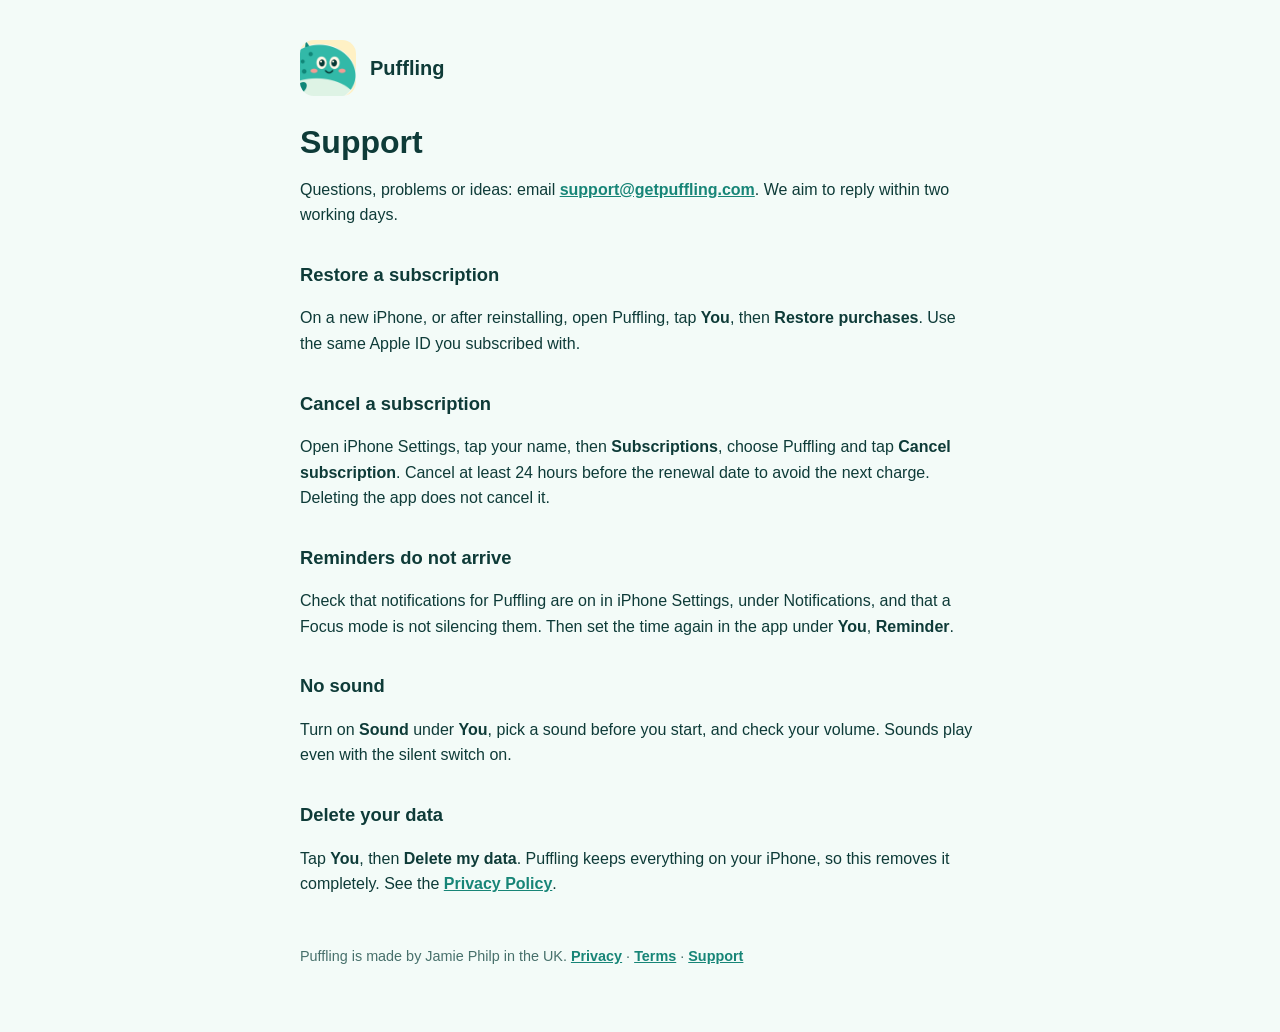
==== support/index.html @ ae7817a4 "Puffling site: privacy, terms, support Co-Authored-By: Claude Opus 5.5 <noreply@anthropic.com>" ====
<!doctype html>
<html lang="en-GB">
<head>
  <meta charset="utf-8">
  <meta name="viewport" content="width=device-width, initial-scale=1">
  <title>Puffling Support</title>
  <meta name="description" content="Help and contact for the Puffling iPhone app.">
  <link rel="stylesheet" href="../assets/site.css">
</head>
<body>
<main>
  <header><img src="../assets/icon.png" alt=""><a href="../">Puffling</a></header>
  <h1>Support</h1>
  <p>Questions, problems or ideas: email <a href="mailto:support@getpuffling.com">support@getpuffling.com</a>. We aim to reply within two working days.</p>

  <h2>Restore a subscription</h2>
  <p>On a new iPhone, or after reinstalling, open Puffling, tap <strong>You</strong>, then <strong>Restore purchases</strong>. Use the same Apple ID you subscribed with.</p>

  <h2>Cancel a subscription</h2>
  <p>Open iPhone Settings, tap your name, then <strong>Subscriptions</strong>, choose Puffling and tap <strong>Cancel subscription</strong>. Cancel at least 24 hours before the renewal date to avoid the next charge. Deleting the app does not cancel it.</p>

  <h2>Reminders do not arrive</h2>
  <p>Check that notifications for Puffling are on in iPhone Settings, under Notifications, and that a Focus mode is not silencing them. Then set the time again in the app under <strong>You</strong>, <strong>Reminder</strong>.</p>

  <h2>No sound</h2>
  <p>Turn on <strong>Sound</strong> under <strong>You</strong>, pick a sound before you start, and check your volume. Sounds play even with the silent switch on.</p>

  <h2>Delete your data</h2>
  <p>Tap <strong>You</strong>, then <strong>Delete my data</strong>. Puffling keeps everything on your iPhone, so this removes it completely. See the <a href="../privacy/">Privacy Policy</a>.</p>
  <footer>Puffling is made by Jamie Philp in the UK. <a href="../privacy/">Privacy</a> · <a href="../terms/">Terms</a> · <a href="../support/">Support</a></footer>
</main>
</body>
</html>
---- assets/site.css ----
/* Puffling's colours and type, from the app's design system. */
:root { color-scheme: light; --bg: #F3FBF8; --surface: #FFFFFF; --line: #D4EAE4; --ink: #0E3B38; --ink-soft: #47706B; --lagoon: #35B8A6; --lagoon-deep: #178577; }
* { box-sizing: border-box; }
body { margin: 0; background: var(--bg); color: var(--ink); font-family: ui-rounded, "SF Pro Rounded", -apple-system, BlinkMacSystemFont, "Segoe UI", sans-serif; line-height: 1.6; }
main { max-width: 720px; margin: 0 auto; padding: 40px 20px 64px; }
header { display: flex; align-items: center; gap: 14px; margin-bottom: 28px; }
header img { width: 56px; height: 56px; border-radius: 14px; }
header a { color: var(--ink); text-decoration: none; font-weight: 800; font-size: 1.25rem; }
h1 { font-size: 2rem; line-height: 1.15; margin: 0 0 6px; font-weight: 800; }
h2 { font-size: 1.15rem; margin: 32px 0 8px; font-weight: 700; }
p, li { color: var(--ink); }
.updated, .soft { color: var(--ink-soft); }
.card { background: var(--surface); border: 2px solid var(--line); border-radius: 24px; padding: 16px 20px; margin: 12px 0; }
a { color: var(--lagoon-deep); font-weight: 700; }
nav.links { display: grid; gap: 12px; margin-top: 24px; }
nav.links a { display: block; background: var(--surface); border: 2px solid var(--line); border-bottom-width: 6px; border-radius: 18px; padding: 14px 18px; text-decoration: none; color: var(--ink); }
footer { margin-top: 48px; color: var(--ink-soft); font-size: 0.9rem; }
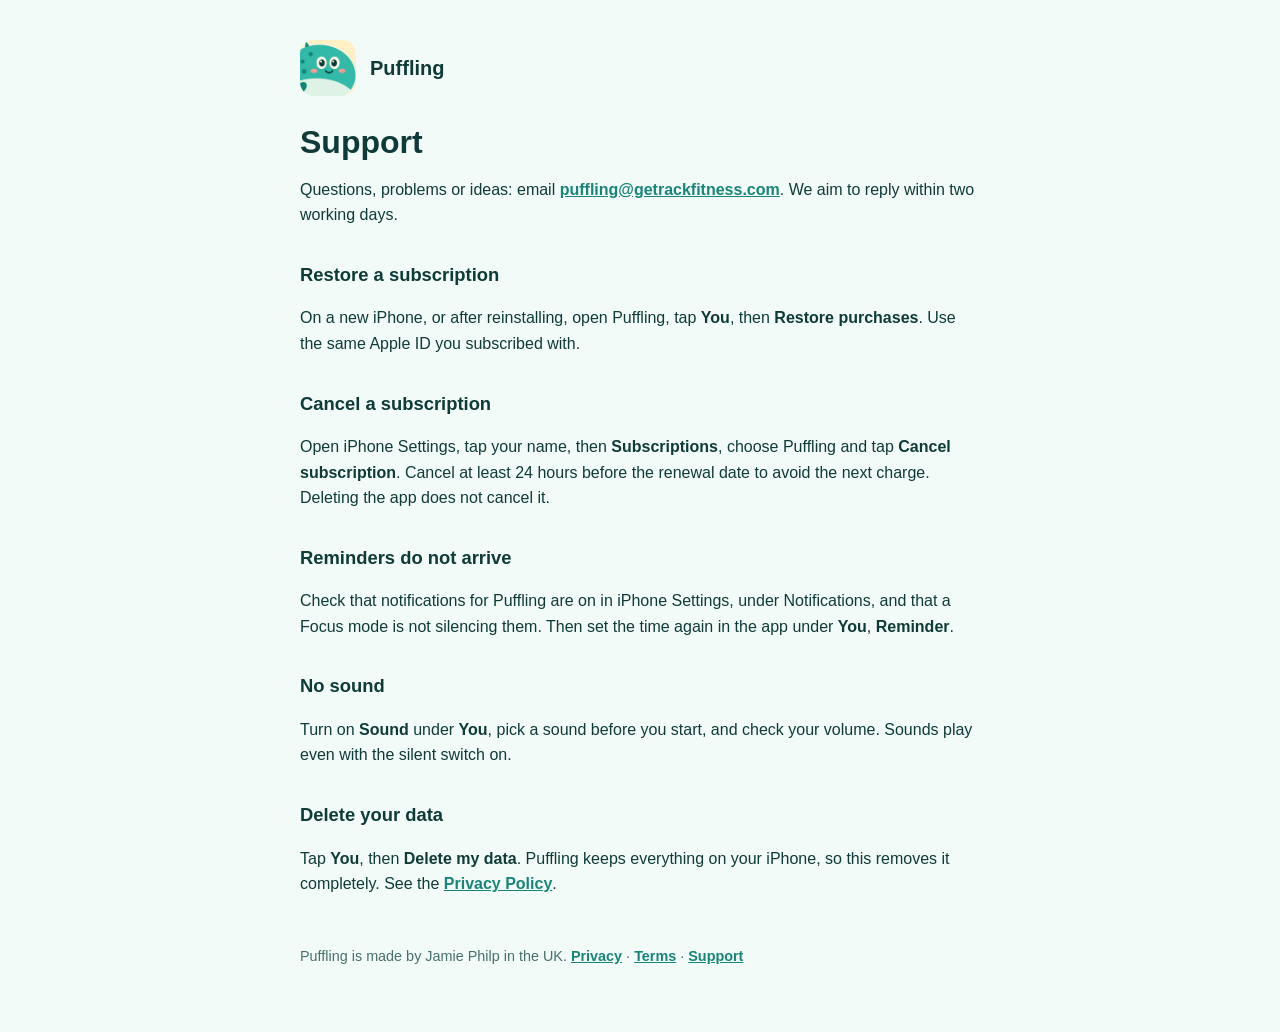
==== commit 12019542: "Contact puffling@getrackfitness.com; no custom domain Co-Authored-By: Claude Opus 5.5 <noreply@anthr" ====
--- a/support/index.html
+++ b/support/index.html
@@ -11,7 +11,7 @@
 <main>
   <header><img src="../assets/icon.png" alt=""><a href="../">Puffling</a></header>
   <h1>Support</h1>
-  <p>Questions, problems or ideas: email <a href="mailto:support@getpuffling.com">support@getpuffling.com</a>. We aim to reply within two working days.</p>
+  <p>Questions, problems or ideas: email <a href="mailto:puffling@getrackfitness.com">puffling@getrackfitness.com</a>. We aim to reply within two working days.</p>
 
   <h2>Restore a subscription</h2>
   <p>On a new iPhone, or after reinstalling, open Puffling, tap <strong>You</strong>, then <strong>Restore purchases</strong>. Use the same Apple ID you subscribed with.</p>
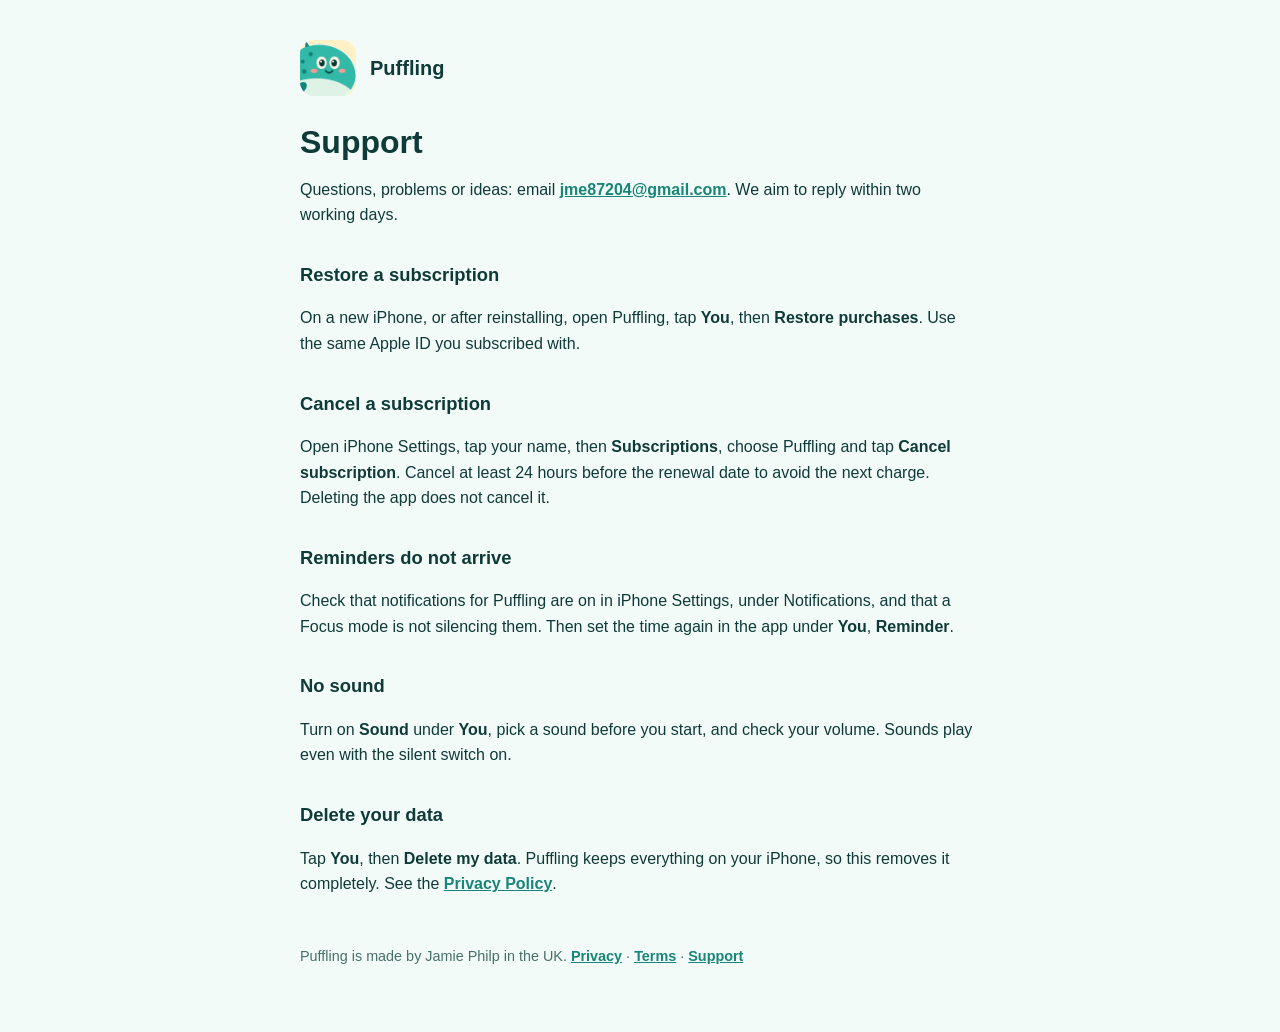
==== commit 12141a45: "Use Gmail for Puffling support" ====
--- a/support/index.html
+++ b/support/index.html
@@ -11,7 +11,7 @@
 <main>
   <header><img src="../assets/icon.png" alt=""><a href="../">Puffling</a></header>
   <h1>Support</h1>
-  <p>Questions, problems or ideas: email <a href="mailto:puffling@getrackfitness.com">puffling@getrackfitness.com</a>. We aim to reply within two working days.</p>
+  <p>Questions, problems or ideas: email <a href="mailto:jme87204@gmail.com">jme87204@gmail.com</a>. We aim to reply within two working days.</p>
 
   <h2>Restore a subscription</h2>
   <p>On a new iPhone, or after reinstalling, open Puffling, tap <strong>You</strong>, then <strong>Restore purchases</strong>. Use the same Apple ID you subscribed with.</p>
